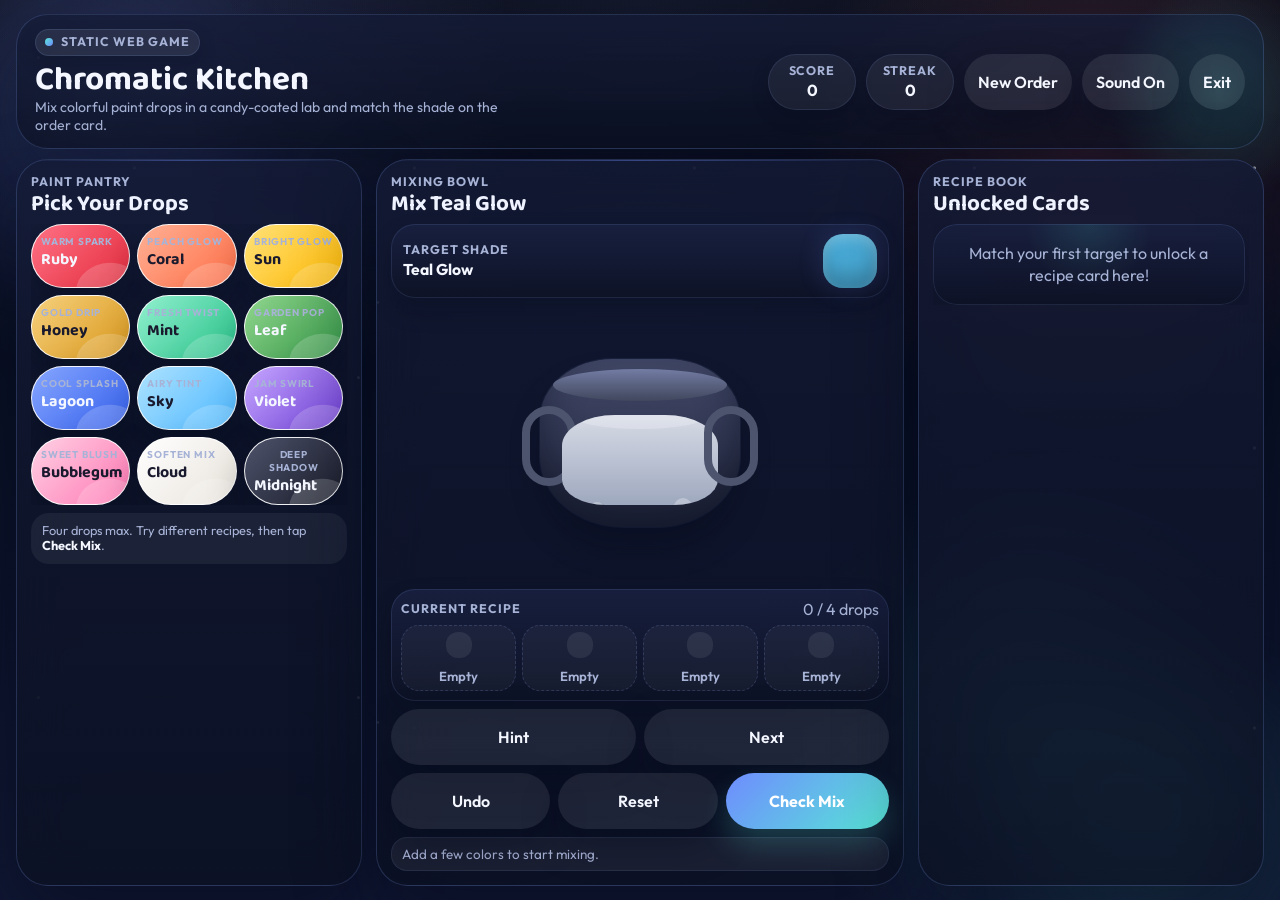
==== chromatic-kitchen/index.html @ 020fbe57 "Initial arcade site" ====
<!DOCTYPE html>
<html lang="en">
  <head>
    <meta charset="UTF-8" />
    <meta name="viewport" content="width=device-width, initial-scale=1.0" />
    <title>Chromatic Kitchen</title>
    <meta
      name="description"
      content="A playful color mixing game where kids blend paint drops to match vibrant target shades."
    />
    <link rel="preconnect" href="https://fonts.googleapis.com" />
    <link rel="preconnect" href="https://fonts.gstatic.com" crossorigin />
    <link
      href="https://fonts.googleapis.com/css2?family=Baloo+2:wght@400;600;700&family=Outfit:wght@400;500;600;700&display=swap"
      rel="stylesheet"
    />
    <link rel="stylesheet" href="./styles.css" />
  </head>
  <body>
    <div class="backdrop backdrop-left"></div>
    <div class="backdrop backdrop-right"></div>
    <main class="app-shell">
      <div id="successBurst" class="success-burst" aria-hidden="true"></div>
      <section class="hero-card">
        <div class="hero-copy">
          <p class="eyebrow">Static Web Game</p>
          <h1>Chromatic Kitchen</h1>
          <p class="hero-text">
            Mix colorful paint drops in a candy-coated lab and match the shade on the order card.
          </p>
        </div>
        <div class="hero-stats" aria-label="Game stats">
          <div class="stat-pill">
            <span class="stat-label">Score</span>
            <strong id="scoreValue">0</strong>
          </div>
          <div class="stat-pill">
            <span class="stat-label">Streak</span>
            <strong id="streakValue">0</strong>
          </div>
          <button id="shuffleChallengeButton" class="secondary-button" type="button">
            New Order
          </button>
          <button id="soundToggleButton" class="secondary-button sound-toggle" type="button">
            Sound On
          </button>
          <a href="../index.html" class="secondary-button back-link">Exit</a>
        </div>
      </section>

      <section class="game-grid">
        <aside class="panel source-panel">
          <div class="panel-heading">
            <p class="panel-tag">Paint Pantry</p>
            <h2>Pick Your Drops</h2>
          </div>
          <div id="paletteButtons" class="palette-grid" aria-label="Color palette"></div>
          <div class="panel-footnote">
            Four drops max. Try different recipes, then tap <span>Check Mix</span>.
          </div>
        </aside>

        <section class="panel cauldron-panel">
          <a href="../index.html" class="floating-back-link">Exit</a>
          <div class="panel-heading">
            <p class="panel-tag">Mixing Bowl</p>
            <h2 id="challengeTitle">Loading challenge...</h2>
          </div>

          <div class="target-card">
            <div>
              <p class="target-label">Target Shade</p>
              <strong id="targetName">Sunset Orange</strong>
            </div>
            <div id="targetSwatch" class="target-swatch" aria-hidden="true"></div>
          </div>

          <div class="cauldron-wrap">
            <div class="cauldron-glow" id="cauldronGlow"></div>
            <div class="cauldron">
              <div class="cauldron-rim"></div>
              <div id="mixtureSurface" class="mixture-surface">
                <div class="bubble bubble-a"></div>
                <div class="bubble bubble-b"></div>
                <div class="bubble bubble-c"></div>
              </div>
            </div>
          </div>

          <div class="tray-block">
            <div class="tray-heading">
              <p class="target-label">Current Recipe</p>
              <span id="dropCounter">0 / 4 drops</span>
            </div>
            <div id="mixSlots" class="mix-slots" aria-live="polite"></div>
          </div>

          <div class="utility-row">
            <button id="hintButton" class="secondary-button" type="button">Hint</button>
            <button id="nextButton" class="secondary-button" type="button">Next</button>
          </div>

          <div class="action-row">
            <button id="undoButton" class="ghost-button" type="button">Undo</button>
            <button id="resetButton" class="ghost-button" type="button">Reset</button>
            <button id="checkButton" class="primary-button" type="button">Check Mix</button>
          </div>

          <p id="statusMessage" class="status-message" aria-live="polite">
            Add a few colors to start mixing.
          </p>
        </section>

        <aside class="panel recipe-panel">
          <div class="panel-heading">
            <p class="panel-tag">Recipe Book</p>
            <h2>Unlocked Cards</h2>
          </div>
          <div id="recipeBook" class="recipe-book"></div>
        </aside>
      </section>
    </main>

    <template id="paletteButtonTemplate">
      <button class="palette-button" type="button">
        <span class="palette-topline"></span>
        <span class="palette-bottomline"></span>
      </button>
    </template>

    <template id="mixSlotTemplate">
      <div class="mix-slot">
        <span class="mix-slot-swatch"></span>
        <span class="mix-slot-name"></span>
      </div>
    </template>

    <template id="recipeCardTemplate">
      <article class="recipe-card">
        <div class="recipe-card-top">
          <div class="recipe-swatch"></div>
          <div>
            <p class="recipe-card-tag">Unlocked</p>
            <h3 class="recipe-card-title"></h3>
          </div>
        </div>
        <p class="recipe-card-formula"></p>
      </article>
    </template>

    <script src="./app.js"></script>
  </body>
</html>
---- chromatic-kitchen/styles.css ----
:root {
  --bg-cream: #0b1021;
  --panel-shell: rgba(18, 24, 48, 0.72);
  --panel-border: rgba(136, 169, 255, 0.2);
  --ink-900: #f4f7ff;
  --ink-600: #a7b3d6;
  --shadow-soft: 0 30px 80px rgba(4, 8, 22, 0.48);
  --shadow-card: 0 16px 36px rgba(4, 8, 22, 0.34);
  --accent-coral: #ff7b8f;
  --accent-gold: #ffd166;
  --accent-aqua: #57e6d6;
  --accent-blue: #6f8cff;
  --accent-navy: #eef3ff;
  --radius-xl: 32px;
  --radius-lg: 24px;
  --radius-md: 18px;
}

* {
  box-sizing: border-box;
}

body {
  margin: 0;
  min-height: 100vh;
  height: 100vh;
  font-family: "Outfit", sans-serif;
  color: var(--ink-900);
  background:
    radial-gradient(circle at 15% 10%, rgba(111, 140, 255, 0.22), transparent 24%),
    radial-gradient(circle at 85% 16%, rgba(255, 123, 143, 0.18), transparent 22%),
    radial-gradient(circle at 80% 80%, rgba(87, 230, 214, 0.14), transparent 20%),
    linear-gradient(180deg, #050814 0%, #0a1126 50%, #101733 100%);
  overflow: hidden;
}

body::before {
  content: "";
  position: fixed;
  inset: 0;
  background-image:
    radial-gradient(circle at 12% 18%, rgba(255, 255, 255, 0.9) 0 1px, transparent 1.8px),
    radial-gradient(circle at 72% 22%, rgba(255, 255, 255, 0.8) 0 1px, transparent 1.8px),
    radial-gradient(circle at 48% 60%, rgba(255, 255, 255, 0.75) 0 1.2px, transparent 2px),
    radial-gradient(circle at 90% 72%, rgba(255, 255, 255, 0.75) 0 1px, transparent 1.8px),
    radial-gradient(circle at 24% 82%, rgba(255, 255, 255, 0.7) 0 1px, transparent 1.8px);
  background-size: 320px 320px, 360px 360px, 280px 280px, 420px 420px, 380px 380px;
  opacity: 0.85;
  pointer-events: none;
}

body::after {
  content: "";
  position: fixed;
  inset: 0;
  background:
    radial-gradient(circle at 50% 0%, rgba(111, 140, 255, 0.08), transparent 38%),
    linear-gradient(180deg, rgba(255, 255, 255, 0.03), transparent 24%);
  pointer-events: none;
}

button,
a {
  font: inherit;
}

.backdrop {
  position: fixed;
  width: 30rem;
  height: 30rem;
  border-radius: 50%;
  filter: blur(18px);
  opacity: 0.55;
  pointer-events: none;
}

.backdrop-left {
  top: -8rem;
  left: -10rem;
  background: radial-gradient(circle, rgba(111, 140, 255, 0.34), transparent 62%);
}

.backdrop-right {
  right: -8rem;
  bottom: -10rem;
  background: radial-gradient(circle, rgba(87, 230, 214, 0.28), transparent 60%);
}

.app-shell {
  position: relative;
  z-index: 1;
  max-width: 1320px;
  margin: 0 auto;
  height: 100vh;
  padding: 14px 16px;
  display: grid;
  grid-template-rows: auto minmax(0, 1fr);
  gap: 10px;
}

.success-burst {
  position: absolute;
  inset: 72px 0 0;
  z-index: 4;
  pointer-events: none;
  overflow: hidden;
}

.sparkle {
  position: absolute;
  width: 16px;
  height: 16px;
  opacity: 0;
  transform: translate3d(0, 0, 0) scale(0.4) rotate(0deg);
}

.sparkle::before,
.sparkle::after {
  content: "";
  position: absolute;
  inset: 0;
  border-radius: 999px;
  background: linear-gradient(135deg, #ffffff 0%, #9ee7ff 38%, #ffe680 100%);
  box-shadow: 0 0 18px rgba(255, 255, 255, 0.45);
}

.sparkle::before {
  transform: scaleX(0.24);
}

.sparkle::after {
  transform: scaleY(0.24);
}

.success-burst.is-active .sparkle {
  animation: sparkle-burst 860ms cubic-bezier(0.19, 0.82, 0.28, 1) forwards;
  animation-delay: var(--sparkle-delay, 0ms);
}

.hero-card,
.panel {
  backdrop-filter: blur(24px);
  background: linear-gradient(180deg, rgba(20, 27, 54, 0.8), rgba(11, 16, 33, 0.72));
  border: 1px solid var(--panel-border);
  box-shadow: var(--shadow-soft);
}

.hero-card {
  position: relative;
  display: flex;
  align-items: center;
  justify-content: space-between;
  gap: 20px;
  border-radius: var(--radius-xl);
  padding: 14px 18px;
  overflow: visible;
}

.hero-card::after {
  content: "";
  position: absolute;
  inset: auto -6% -48% auto;
  width: 240px;
  height: 240px;
  border-radius: 50%;
  background: radial-gradient(circle, rgba(87, 230, 214, 0.18), transparent 65%);
}

.eyebrow,
.panel-tag,
.recipe-card-tag,
.target-label,
.stat-label,
.palette-topline {
  margin: 0;
  letter-spacing: 0.08em;
  text-transform: uppercase;
  font-size: 0.78rem;
  font-weight: 700;
  color: var(--ink-600);
}

.eyebrow {
  display: inline-flex;
  align-items: center;
  gap: 8px;
  padding: 6px 10px;
  border-radius: 999px;
  line-height: 1.2;
  background: rgba(255, 255, 255, 0.08);
  box-shadow:
    inset 0 0 0 1px rgba(150, 181, 255, 0.14),
    0 8px 18px rgba(4, 8, 22, 0.2);
}

.eyebrow::before {
  content: "";
  width: 8px;
  height: 8px;
  border-radius: 50%;
  background: linear-gradient(135deg, var(--accent-aqua), var(--accent-blue));
  flex: none;
}

.hero-copy h1,
.panel-heading h2,
.recipe-card-title,
.palette-bottomline {
  font-family: "Baloo 2", cursive;
}

.hero-copy h1 {
  margin: 8px 0 4px;
  font-size: clamp(1.85rem, 2.6vw, 2.7rem);
  line-height: 0.94;
}

.hero-text {
  margin: 0;
  max-width: 52ch;
  font-size: 0.88rem;
  line-height: 1.25;
  color: var(--ink-600);
}

.hero-stats {
  display: flex;
  align-items: stretch;
  gap: 10px;
  flex-wrap: wrap;
  justify-content: flex-end;
  position: relative;
  z-index: 1;
}

.stat-pill,
.secondary-button,
.ghost-button,
.primary-button,
.palette-button {
  border-radius: 999px;
}

.stat-pill {
  min-width: 88px;
  min-height: 56px;
  padding: 8px 11px;
  background: rgba(255, 255, 255, 0.06);
  display: flex;
  flex-direction: column;
  justify-content: center;
  align-items: center;
  text-align: center;
  box-shadow:
    inset 0 0 0 1px rgba(150, 181, 255, 0.12),
    0 8px 18px rgba(4, 8, 22, 0.18);
}

.stat-label {
  line-height: 1;
}

.stat-pill strong {
  display: block;
  margin-top: 4px;
  line-height: 1;
  font-size: 1rem;
}

.secondary-button,
.ghost-button,
.primary-button {
  border: none;
  cursor: pointer;
  transition: transform 180ms ease, box-shadow 180ms ease, background 180ms ease;
  position: relative;
  text-decoration: none;
  display: inline-flex;
  align-items: center;
  justify-content: center;
}

.secondary-button,
.ghost-button {
  background: rgba(255, 255, 255, 0.08);
  color: var(--ink-900);
  box-shadow: var(--shadow-card);
}

.secondary-button {
  min-height: 56px;
  padding: 10px 14px;
  font-weight: 600;
}

.secondary-button:hover,
.ghost-button:hover,
.primary-button:hover,
.palette-button:hover {
  transform: translateY(-2px);
}

.secondary-button:hover,
.ghost-button:hover {
  background: rgba(255, 255, 255, 0.14);
}

.primary-button {
  min-height: 56px;
  padding: 12px 18px;
  font-weight: 700;
  color: white;
  background: linear-gradient(135deg, #6f8cff 0%, #57e6d6 100%);
  box-shadow: 0 16px 30px rgba(87, 230, 214, 0.2);
}

.ghost-button {
  min-height: 56px;
  padding: 12px 16px;
  font-weight: 600;
}

.sound-toggle.is-muted {
  background: rgba(31, 34, 49, 0.08);
  color: #8d98bc;
  box-shadow: inset 0 0 0 1px rgba(141, 152, 188, 0.14);
}

.back-link {
  white-space: nowrap;
}

.game-grid {
  display: grid;
  grid-template-columns: minmax(220px, 0.92fr) minmax(0, 1.4fr) minmax(220px, 0.92fr);
  gap: 14px;
  min-height: 0;
}

.panel {
  display: flex;
  flex-direction: column;
  min-height: 0;
  border-radius: var(--radius-xl);
  padding: 14px;
  overflow: hidden;
  position: relative;
}

.floating-back-link {
  position: absolute;
  top: 14px;
  right: 14px;
  z-index: 3;
  display: none;
  align-items: center;
  justify-content: center;
  min-height: 36px;
  padding: 0 12px;
  border-radius: 999px;
  text-decoration: none;
  font-weight: 700;
  color: var(--ink-900);
  background: rgba(255, 255, 255, 0.1);
  box-shadow: var(--shadow-card);
}

.panel::before {
  content: "";
  position: absolute;
  inset: 0 0 auto 0;
  height: 1px;
  background: linear-gradient(90deg, transparent, rgba(111, 140, 255, 0.4), transparent);
}

.panel-heading {
  margin-bottom: 8px;
}

.panel-heading h2 {
  margin: 4px 0 0;
  font-size: 1.4rem;
  line-height: 1;
  color: var(--accent-navy);
}

.palette-grid {
  display: grid;
  grid-template-columns: repeat(3, minmax(0, 1fr));
  gap: 7px;
  overflow: auto;
  padding-right: 4px;
  align-content: start;
}

.palette-button {
  position: relative;
  display: flex;
  flex-direction: column;
  gap: 4px;
  align-items: flex-start;
  padding: 10px 9px;
  min-height: 64px;
  border: 1px solid rgba(255, 255, 255, 0.92);
  color: var(--ink-900);
  box-shadow: var(--shadow-card);
  overflow: hidden;
  cursor: pointer;
}

.palette-button::after {
  content: "";
  position: absolute;
  inset: auto -10% -42% 45%;
  height: 80%;
  border-radius: 50%;
  background: rgba(255, 255, 255, 0.18);
  transform: rotate(-12deg);
}

.palette-bottomline {
  font-size: 1rem;
  font-weight: 700;
  line-height: 1;
}

.palette-topline {
  font-size: 0.62rem;
}

.panel-footnote {
  margin-top: 8px;
  padding: 10px 11px;
  border-radius: var(--radius-md);
  background: rgba(255, 255, 255, 0.06);
  color: var(--ink-600);
  line-height: 1.2;
  font-size: 0.8rem;
}

.panel-footnote span {
  color: var(--ink-900);
  font-weight: 700;
}

.target-card,
.tray-block,
.recipe-card {
  border-radius: var(--radius-lg);
  background: linear-gradient(180deg, rgba(25, 33, 65, 0.88), rgba(13, 18, 36, 0.8));
  box-shadow:
    inset 0 0 0 1px rgba(150, 181, 255, 0.12),
    0 12px 24px rgba(4, 8, 22, 0.2);
}

.target-card {
  display: flex;
  align-items: center;
  justify-content: space-between;
  gap: 14px;
  padding: 10px 12px;
}

.target-card strong {
  display: block;
  font-size: 0.98rem;
  margin-top: 2px;
}

.target-swatch {
  width: 54px;
  height: 54px;
  border-radius: 20px;
  box-shadow:
    inset 0 6px 12px rgba(255, 255, 255, 0.22),
    inset 0 -14px 18px rgba(0, 0, 0, 0.22),
    0 0 26px rgba(111, 140, 255, 0.18);
}

.cauldron-wrap {
  position: relative;
  display: grid;
  place-items: center;
  margin: 8px 0;
  min-height: 140px;
  flex: 1;
}

.cauldron-glow {
  position: absolute;
  width: 128px;
  height: 128px;
  border-radius: 50%;
  filter: blur(28px);
  opacity: 0.34;
  transition: background 220ms ease, opacity 220ms ease;
}

.cauldron {
  position: relative;
  width: min(100%, 200px);
  aspect-ratio: 1 / 0.84;
  border-radius: 36% 36% 42% 42%;
  background: linear-gradient(180deg, #404766 0%, #23283f 100%);
  box-shadow:
    inset 0 -24px 40px rgba(4, 8, 22, 0.48),
    0 22px 30px rgba(4, 8, 22, 0.3),
    0 0 0 1px rgba(150, 181, 255, 0.08);
}

.cauldron::before,
.cauldron::after {
  content: "";
  position: absolute;
  top: 28%;
  width: 38px;
  height: 64px;
  border: 8px solid #4d556e;
  border-radius: 100px;
}

.cauldron::before {
  left: -18px;
}

.cauldron::after {
  right: -18px;
}

.cauldron-rim {
  position: absolute;
  top: 10px;
  left: 13px;
  right: 13px;
  height: 32px;
  border-radius: 50%;
  background: linear-gradient(180deg, #737ca3 0%, #40475d 100%);
}

.mixture-surface {
  position: absolute;
  left: 22px;
  right: 22px;
  bottom: 22px;
  height: 54%;
  border-radius: 34% 34% 28% 28%;
  overflow: hidden;
  background: linear-gradient(180deg, #d7dbe6 0%, #9ea8be 100%);
  transition: background 220ms ease;
}

.mixture-surface::before {
  content: "";
  position: absolute;
  top: -12px;
  left: 8%;
  right: 8%;
  height: 26px;
  border-radius: 50%;
  background: rgba(255, 255, 255, 0.22);
}

.bubble {
  position: absolute;
  bottom: -12%;
  border-radius: 50%;
  background: rgba(255, 255, 255, 0.28);
  animation: bubble-rise 3.2s ease-in infinite;
}

.bubble-a {
  left: 18%;
  width: 14px;
  height: 14px;
}

.bubble-b {
  left: 48%;
  width: 10px;
  height: 10px;
  animation-delay: 0.8s;
}

.bubble-c {
  left: 72%;
  width: 18px;
  height: 18px;
  animation-delay: 1.4s;
}

.tray-block {
  padding: 10px;
}

.tray-heading {
  display: flex;
  justify-content: space-between;
  align-items: center;
  gap: 12px;
  color: var(--ink-600);
}

.mix-slots {
  display: grid;
  grid-template-columns: repeat(4, minmax(0, 1fr));
  gap: 6px;
  margin-top: 6px;
}

.mix-slot {
  min-height: 62px;
  padding: 6px 4px;
  border-radius: 18px;
  background: rgba(255, 255, 255, 0.04);
  border: 1px dashed rgba(150, 181, 255, 0.18);
  display: flex;
  flex-direction: column;
  justify-content: center;
  align-items: center;
  gap: 10px;
  text-align: center;
}

.mix-slot.is-filled {
  border-style: solid;
  box-shadow: var(--shadow-card);
}

.mix-slot-swatch {
  width: 26px;
  height: 26px;
  border-radius: 12px;
  background: rgba(255, 255, 255, 0.08);
}

.mix-slot-name {
  font-weight: 600;
  color: var(--ink-600);
  font-size: 0.82rem;
}

.utility-row,
.action-row {
  display: flex;
  gap: 8px;
  margin-top: 8px;
}

.utility-row > *,
.action-row > * {
  flex: 1;
}

.status-message {
  min-height: 32px;
  margin: 8px 0 0;
  padding: 9px 11px;
  border-radius: 16px;
  background: rgba(255, 255, 255, 0.06);
  font-size: 0.84rem;
  line-height: 1.2;
  color: var(--ink-600);
  box-shadow: inset 0 0 0 1px rgba(150, 181, 255, 0.1);
}

.status-message.is-success {
  color: #6ff3a6;
}

.status-message.is-warning {
  color: #ffd166;
}

.status-message.is-error {
  color: #ff9aa8;
}

.recipe-book {
  display: grid;
  gap: 8px;
  overflow: auto;
  padding-right: 4px;
}

.recipe-book.is-empty {
  grid-template-rows: 1fr;
}

.recipe-card {
  padding: 9px 10px;
  transform: translateY(8px);
  opacity: 0;
  animation: recipe-reveal 420ms ease forwards;
}

.recipe-card-top {
  display: flex;
  align-items: center;
  gap: 12px;
}

.recipe-swatch {
  width: 40px;
  height: 40px;
  border-radius: 16px;
  flex: none;
}

.recipe-card-title {
  margin: 2px 0 0;
  font-size: 0.98rem;
  line-height: 0.95;
}

.recipe-card-formula {
  margin: 6px 0 0;
  color: var(--ink-600);
  font-size: 0.78rem;
}

.recipe-placeholder {
  display: grid;
  place-items: center;
  min-height: 100%;
  margin: 0;
  padding: 18px;
  border-radius: 24px;
  text-align: center;
  color: var(--ink-600);
  line-height: 1.4;
  background:
    radial-gradient(circle at top, rgba(87, 230, 214, 0.12), transparent 36%),
    linear-gradient(180deg, rgba(25, 33, 65, 0.84), rgba(13, 18, 36, 0.82));
  box-shadow:
    inset 0 0 0 1px rgba(150, 181, 255, 0.12),
    0 10px 24px rgba(4, 8, 22, 0.22);
}

.palette-grid,
.recipe-book {
  scrollbar-width: thin;
  scrollbar-color: rgba(150, 181, 255, 0.22) transparent;
}

.palette-grid::-webkit-scrollbar,
.recipe-book::-webkit-scrollbar {
  width: 8px;
}

.palette-grid::-webkit-scrollbar-thumb,
.recipe-book::-webkit-scrollbar-thumb {
  background: rgba(150, 181, 255, 0.22);
  border-radius: 999px;
}

.is-celebrating {
  animation: celebrate 360ms ease;
}

@keyframes bubble-rise {
  0% {
    transform: translateY(0) scale(0.86);
    opacity: 0;
  }

  22% {
    opacity: 1;
  }

  100% {
    transform: translateY(-220px) scale(1.05);
    opacity: 0;
  }
}

@keyframes recipe-reveal {
  to {
    transform: translateY(0);
    opacity: 1;
  }
}

@keyframes celebrate {
  0% {
    transform: scale(1);
  }

  40% {
    transform: scale(1.05);
  }

  100% {
    transform: scale(1);
  }
}

@keyframes sparkle-burst {
  0% {
    opacity: 0;
    transform: translate3d(0, 10px, 0) scale(0.2) rotate(0deg);
  }

  20% {
    opacity: 1;
    transform: translate3d(0, -6px, 0) scale(1) rotate(18deg);
  }

  100% {
    opacity: 0;
    transform: translate3d(var(--sparkle-drift-x), var(--sparkle-drift-y), 0) scale(0.65) rotate(var(--sparkle-rotate));
  }
}

@media (max-width: 1120px) {
  body {
    height: auto;
    overflow-y: auto;
  }

  .app-shell {
    height: auto;
    padding: 22px 18px 28px;
    display: block;
  }

  .success-burst {
    inset: 120px 0 0;
  }

  .hero-card {
    flex-direction: column;
    align-items: flex-start;
    overflow: hidden;
  }

  .hero-stats {
    justify-content: flex-start;
  }

  .floating-back-link {
    display: inline-flex;
  }

  .back-link {
    display: none;
  }

  .game-grid {
    grid-template-columns: 1fr;
    height: auto;
  }

  .palette-grid {
    grid-template-columns: repeat(4, minmax(0, 1fr));
    overflow: visible;
  }

  .recipe-book {
    overflow: visible;
  }
}

@media (max-height: 820px) and (min-width: 1121px) {
  .app-shell {
    padding: 10px 12px;
    gap: 8px;
  }

  .hero-card {
    padding: 10px 14px;
  }

  .hero-copy h1 {
    margin: 6px 0 2px;
    font-size: 2rem;
  }

  .hero-text {
    display: none;
  }

  .hero-stats {
    gap: 8px;
  }

  .stat-pill {
    min-width: 78px;
    min-height: 50px;
    padding: 7px 10px;
  }

  .secondary-button {
    min-height: 50px;
    padding: 9px 12px;
  }

  .primary-button,
  .ghost-button {
    min-height: 50px;
    padding-top: 10px;
    padding-bottom: 10px;
  }

  .game-grid {
    gap: 10px;
  }

  .panel {
    padding: 12px;
  }

  .floating-back-link {
    display: inline-flex;
  }

  .back-link {
    display: none;
  }

  .panel-heading {
    margin-bottom: 6px;
  }

  .panel-heading h2 {
    font-size: 1.25rem;
  }

  .palette-grid {
    gap: 6px;
  }

  .palette-button {
    min-height: 56px;
    padding: 8px;
  }

  .palette-bottomline {
    font-size: 0.94rem;
  }

  .palette-topline {
    font-size: 0.58rem;
  }

  .panel-footnote {
    display: none;
  }

  .target-card {
    padding: 8px 10px;
  }

  .target-swatch {
    width: 48px;
    height: 48px;
  }

  .cauldron-wrap {
    min-height: 110px;
    margin: 6px 0;
  }

  .cauldron {
    width: min(100%, 168px);
  }

  .cauldron::before,
  .cauldron::after {
    width: 32px;
    height: 52px;
    border-width: 7px;
  }

  .mixture-surface {
    left: 18px;
    right: 18px;
    bottom: 18px;
  }

  .tray-block {
    padding: 8px;
  }

  .mix-slots {
    gap: 5px;
    margin-top: 5px;
  }

  .mix-slot {
    min-height: 52px;
    gap: 6px;
  }

  .mix-slot-swatch {
    width: 22px;
    height: 22px;
  }

  .mix-slot-name {
    font-size: 0.76rem;
  }

  .utility-row,
  .action-row {
    gap: 6px;
    margin-top: 6px;
  }

  .status-message {
    min-height: 28px;
    margin-top: 6px;
    padding: 8px 10px;
    font-size: 0.78rem;
  }

  .recipe-book {
    gap: 6px;
  }

  .recipe-placeholder {
    padding: 14px;
    font-size: 0.82rem;
  }
}

@media (max-width: 720px) {
  .app-shell {
    padding: 18px 14px 28px;
  }

  .success-burst {
    inset: 140px 0 0;
  }

  .hero-card,
  .panel {
    border-radius: 28px;
    padding: 20px;
  }

  .hero-copy h1 {
    font-size: 2.5rem;
  }

  .hero-text {
    font-size: 0.82rem;
  }

  .panel-heading h2 {
    font-size: 1.5rem;
  }

  .palette-grid {
    grid-template-columns: repeat(2, minmax(0, 1fr));
  }

  .target-card {
    align-items: flex-start;
  }

  .mix-slots {
    grid-template-columns: repeat(2, minmax(0, 1fr));
  }

  .action-row,
  .utility-row {
    flex-direction: column;
  }

  .cauldron::before,
  .cauldron::after {
    display: none;
  }
}
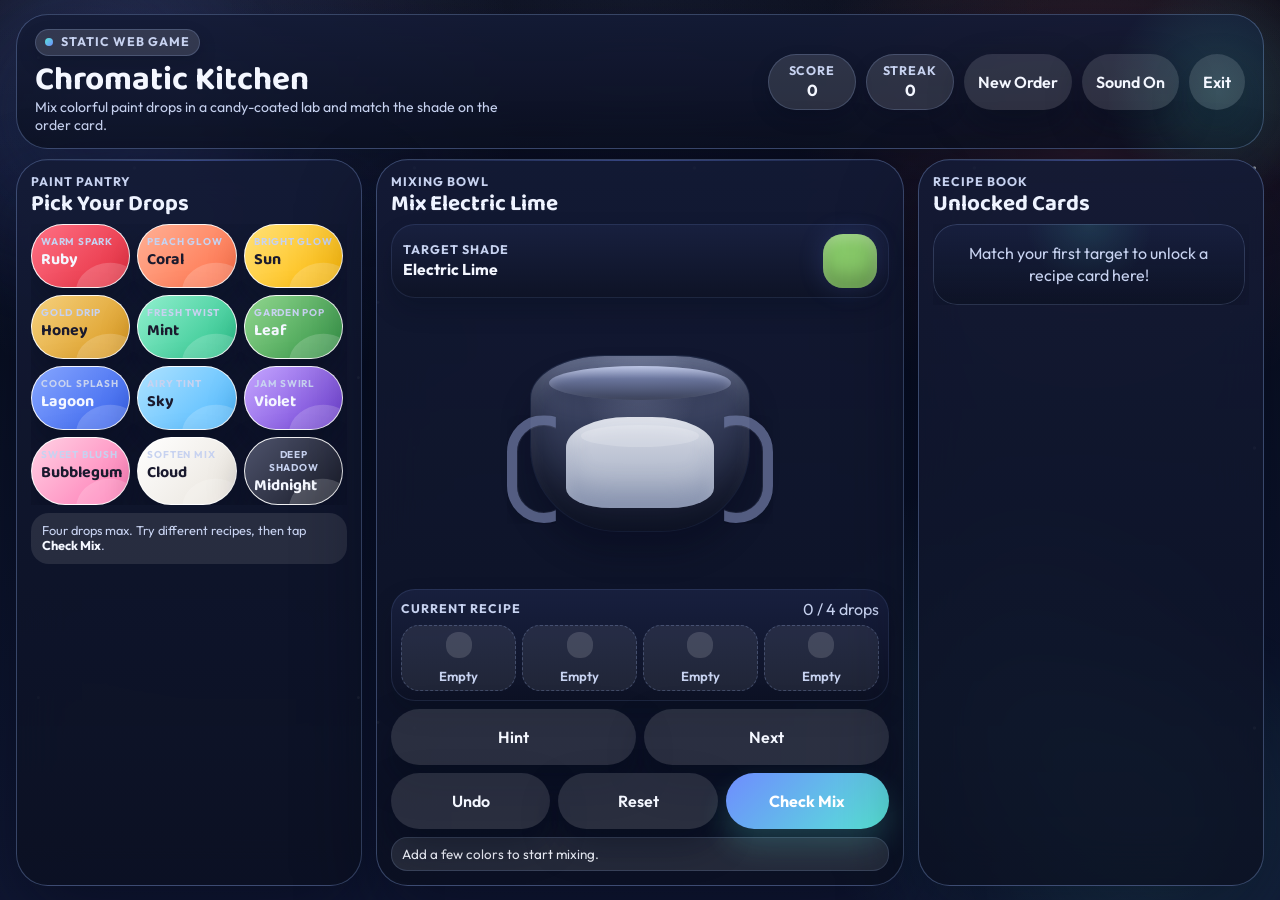
==== commit b36ece88: "Enrich bowl bubbles and sound" ====
--- a/chromatic-kitchen/index.html
+++ b/chromatic-kitchen/index.html
@@ -83,6 +83,12 @@
                 <div class="bubble bubble-a"></div>
                 <div class="bubble bubble-b"></div>
                 <div class="bubble bubble-c"></div>
+                <div class="bubble bubble-d"></div>
+                <div class="bubble bubble-e"></div>
+                <div class="bubble bubble-f"></div>
+                <div class="bubble bubble-g"></div>
+                <div class="bubble bubble-h"></div>
+                <div class="bubble bubble-i"></div>
               </div>
             </div>
           </div>
--- a/chromatic-kitchen/styles.css
+++ b/chromatic-kitchen/styles.css
@@ -1,9 +1,9 @@
 :root {
   --bg-cream: #0b1021;
   --panel-shell: rgba(18, 24, 48, 0.72);
-  --panel-border: rgba(136, 169, 255, 0.2);
+  --panel-border: rgba(156, 188, 255, 0.3);
   --ink-900: #f4f7ff;
-  --ink-600: #a7b3d6;
+  --ink-600: #c7d2f0;
   --shadow-soft: 0 30px 80px rgba(4, 8, 22, 0.48);
   --shadow-card: 0 16px 36px rgba(4, 8, 22, 0.34);
   --accent-coral: #ff7b8f;
@@ -140,7 +140,7 @@
 .hero-card,
 .panel {
   backdrop-filter: blur(24px);
-  background: linear-gradient(180deg, rgba(20, 27, 54, 0.8), rgba(11, 16, 33, 0.72));
+  background: linear-gradient(180deg, rgba(20, 27, 54, 0.9), rgba(11, 16, 33, 0.84));
   border: 1px solid var(--panel-border);
   box-shadow: var(--shadow-soft);
 }
@@ -187,9 +187,9 @@
   padding: 6px 10px;
   border-radius: 999px;
   line-height: 1.2;
-  background: rgba(255, 255, 255, 0.08);
+  background: rgba(255, 255, 255, 0.13);
   box-shadow:
-    inset 0 0 0 1px rgba(150, 181, 255, 0.14),
+    inset 0 0 0 1px rgba(170, 198, 255, 0.2),
     0 8px 18px rgba(4, 8, 22, 0.2);
 }
 
@@ -245,14 +245,14 @@
   min-width: 88px;
   min-height: 56px;
   padding: 8px 11px;
-  background: rgba(255, 255, 255, 0.06);
+  background: rgba(255, 255, 255, 0.12);
   display: flex;
   flex-direction: column;
   justify-content: center;
   align-items: center;
   text-align: center;
   box-shadow:
-    inset 0 0 0 1px rgba(150, 181, 255, 0.12),
+    inset 0 0 0 1px rgba(170, 198, 255, 0.2),
     0 8px 18px rgba(4, 8, 22, 0.18);
 }
 
@@ -282,7 +282,7 @@
 
 .secondary-button,
 .ghost-button {
-  background: rgba(255, 255, 255, 0.08);
+  background: rgba(255, 255, 255, 0.12);
   color: var(--ink-900);
   box-shadow: var(--shadow-card);
 }
@@ -302,7 +302,7 @@
 
 .secondary-button:hover,
 .ghost-button:hover {
-  background: rgba(255, 255, 255, 0.14);
+  background: rgba(255, 255, 255, 0.18);
 }
 
 .primary-button {
@@ -432,7 +432,7 @@
   margin-top: 8px;
   padding: 10px 11px;
   border-radius: var(--radius-md);
-  background: rgba(255, 255, 255, 0.06);
+  background: rgba(255, 255, 255, 0.1);
   color: var(--ink-600);
   line-height: 1.2;
   font-size: 0.8rem;
@@ -484,6 +484,7 @@
   margin: 8px 0;
   min-height: 140px;
   flex: 1;
+  overflow: visible;
 }
 
 .cauldron-glow {
@@ -498,80 +499,108 @@
 
 .cauldron {
   position: relative;
-  width: min(100%, 200px);
-  aspect-ratio: 1 / 0.84;
-  border-radius: 36% 36% 42% 42%;
-  background: linear-gradient(180deg, #404766 0%, #23283f 100%);
+  isolation: isolate;
+  width: min(100%, 218px);
+  aspect-ratio: 1 / 0.8;
+  border-radius: 34% 34% 40% 40% / 24% 24% 48% 48%;
+  background:
+    radial-gradient(circle at 50% 18%, rgba(184, 194, 230, 0.24), transparent 32%),
+    linear-gradient(180deg, #586283 0%, #353d5a 38%, #1a2035 100%);
   box-shadow:
-    inset 0 -24px 40px rgba(4, 8, 22, 0.48),
+    inset 0 12px 18px rgba(255, 255, 255, 0.08),
+    inset 0 -26px 36px rgba(4, 8, 22, 0.56),
     0 22px 30px rgba(4, 8, 22, 0.3),
-    0 0 0 1px rgba(150, 181, 255, 0.08);
+    0 0 0 1px rgba(150, 181, 255, 0.1);
 }
 
 .cauldron::before,
 .cauldron::after {
   content: "";
   position: absolute;
-  top: 28%;
-  width: 38px;
-  height: 64px;
-  border: 8px solid #4d556e;
+  top: 34%;
+  width: 54px;
+  height: 88px;
+  z-index: -1;
+  border: 10px solid rgba(112, 123, 164, 0.72);
   border-radius: 100px;
+  box-shadow:
+    inset 0 0 0 1px rgba(220, 229, 255, 0.08),
+    0 6px 16px rgba(4, 8, 22, 0.22);
 }
 
 .cauldron::before {
-  left: -18px;
+  left: -24px;
+  clip-path: inset(0 34% 0 0);
 }
 
 .cauldron::after {
-  right: -18px;
+  right: -24px;
+  clip-path: inset(0 0 0 34%);
 }
 
 .cauldron-rim {
   position: absolute;
   top: 10px;
-  left: 13px;
-  right: 13px;
-  height: 32px;
+  left: 18px;
+  right: 18px;
+  height: 34px;
   border-radius: 50%;
-  background: linear-gradient(180deg, #737ca3 0%, #40475d 100%);
+  background:
+    linear-gradient(180deg, rgba(191, 202, 239, 0.85) 0%, rgba(108, 119, 159, 0.92) 38%, rgba(57, 64, 88, 0.98) 100%);
+  box-shadow:
+    inset 0 4px 8px rgba(255, 255, 255, 0.18),
+    0 8px 16px rgba(4, 8, 22, 0.18);
 }
 
 .mixture-surface {
   position: absolute;
-  left: 22px;
-  right: 22px;
-  bottom: 22px;
-  height: 54%;
-  border-radius: 34% 34% 28% 28%;
+  left: 16%;
+  right: 16%;
+  bottom: 13%;
+  height: 52%;
+  border-radius: 42% 42% 30% 30% / 34% 34% 22% 22%;
   overflow: hidden;
   background: linear-gradient(180deg, #d7dbe6 0%, #9ea8be 100%);
+  box-shadow:
+    inset 0 10px 16px rgba(255, 255, 255, 0.22),
+    inset 0 -20px 24px rgba(63, 78, 125, 0.24);
   transition: background 220ms ease;
 }
 
 .mixture-surface::before {
   content: "";
   position: absolute;
-  top: -12px;
-  left: 8%;
-  right: 8%;
-  height: 26px;
+  top: 8px;
+  left: 10%;
+  right: 10%;
+  height: 22px;
   border-radius: 50%;
-  background: rgba(255, 255, 255, 0.22);
+  background: rgba(255, 255, 255, 0.18);
 }
 
 .bubble {
   position: absolute;
   bottom: -12%;
   border-radius: 50%;
-  background: rgba(255, 255, 255, 0.28);
-  animation: bubble-rise 3.2s ease-in infinite;
+  opacity: 0;
+  background: radial-gradient(circle at 30% 30%, rgba(255, 255, 255, 0.72), rgba(255, 255, 255, 0.18) 55%, rgba(255, 255, 255, 0.06) 100%);
+  box-shadow:
+    inset 0 0 0 1px rgba(255, 255, 255, 0.18),
+    0 0 12px rgba(255, 255, 255, 0.1);
+  animation: bubble-rise var(--bubble-duration, 3.2s) ease-in infinite;
+  animation-play-state: paused;
+  will-change: transform, opacity;
+}
+
+.mixture-surface.is-active .bubble {
+  animation-play-state: running;
 }
 
 .bubble-a {
   left: 18%;
   width: 14px;
   height: 14px;
+  --bubble-duration: 3.6s;
 }
 
 .bubble-b {
@@ -579,6 +608,7 @@
   width: 10px;
   height: 10px;
   animation-delay: 0.8s;
+  --bubble-duration: 2.8s;
 }
 
 .bubble-c {
@@ -586,6 +616,55 @@
   width: 18px;
   height: 18px;
   animation-delay: 1.4s;
+  --bubble-duration: 3.9s;
+}
+
+.bubble-d {
+  left: 28%;
+  width: 8px;
+  height: 8px;
+  animation-delay: 0.2s;
+  --bubble-duration: 2.5s;
+}
+
+.bubble-e {
+  left: 58%;
+  width: 12px;
+  height: 12px;
+  animation-delay: 1.1s;
+  --bubble-duration: 3.1s;
+}
+
+.bubble-f {
+  left: 82%;
+  width: 7px;
+  height: 7px;
+  animation-delay: 0.55s;
+  --bubble-duration: 2.3s;
+}
+
+.bubble-g {
+  left: 10%;
+  width: 11px;
+  height: 11px;
+  animation-delay: 1.7s;
+  --bubble-duration: 3.4s;
+}
+
+.bubble-h {
+  left: 40%;
+  width: 6px;
+  height: 6px;
+  animation-delay: 1.95s;
+  --bubble-duration: 2.1s;
+}
+
+.bubble-i {
+  left: 66%;
+  width: 9px;
+  height: 9px;
+  animation-delay: 2.2s;
+  --bubble-duration: 2.9s;
 }
 
 .tray-block {
@@ -611,8 +690,8 @@
   min-height: 62px;
   padding: 6px 4px;
   border-radius: 18px;
-  background: rgba(255, 255, 255, 0.04);
-  border: 1px dashed rgba(150, 181, 255, 0.18);
+  background: rgba(255, 255, 255, 0.08);
+  border: 1px dashed rgba(170, 198, 255, 0.24);
   display: flex;
   flex-direction: column;
   justify-content: center;
@@ -630,7 +709,7 @@
   width: 26px;
   height: 26px;
   border-radius: 12px;
-  background: rgba(255, 255, 255, 0.08);
+  background: rgba(255, 255, 255, 0.14);
 }
 
 .mix-slot-name {
@@ -656,11 +735,11 @@
   margin: 8px 0 0;
   padding: 9px 11px;
   border-radius: 16px;
-  background: rgba(255, 255, 255, 0.06);
+  background: rgba(255, 255, 255, 0.1);
   font-size: 0.84rem;
   line-height: 1.2;
-  color: var(--ink-600);
-  box-shadow: inset 0 0 0 1px rgba(150, 181, 255, 0.1);
+  color: var(--ink-900);
+  box-shadow: inset 0 0 0 1px rgba(170, 198, 255, 0.16);
 }
 
 .status-message.is-success {
@@ -732,7 +811,7 @@
     radial-gradient(circle at top, rgba(87, 230, 214, 0.12), transparent 36%),
     linear-gradient(180deg, rgba(25, 33, 65, 0.84), rgba(13, 18, 36, 0.82));
   box-shadow:
-    inset 0 0 0 1px rgba(150, 181, 255, 0.12),
+    inset 0 0 0 1px rgba(170, 198, 255, 0.18),
     0 10px 24px rgba(4, 8, 22, 0.22);
 }
 
@@ -961,20 +1040,20 @@
   }
 
   .cauldron {
-    width: min(100%, 168px);
+    width: min(100%, 180px);
   }
 
   .cauldron::before,
   .cauldron::after {
-    width: 32px;
-    height: 52px;
-    border-width: 7px;
+    width: 42px;
+    height: 68px;
+    border-width: 8px;
   }
 
   .mixture-surface {
-    left: 18px;
-    right: 18px;
-    bottom: 18px;
+    left: 15%;
+    right: 15%;
+    bottom: 12%;
   }
 
   .tray-block {
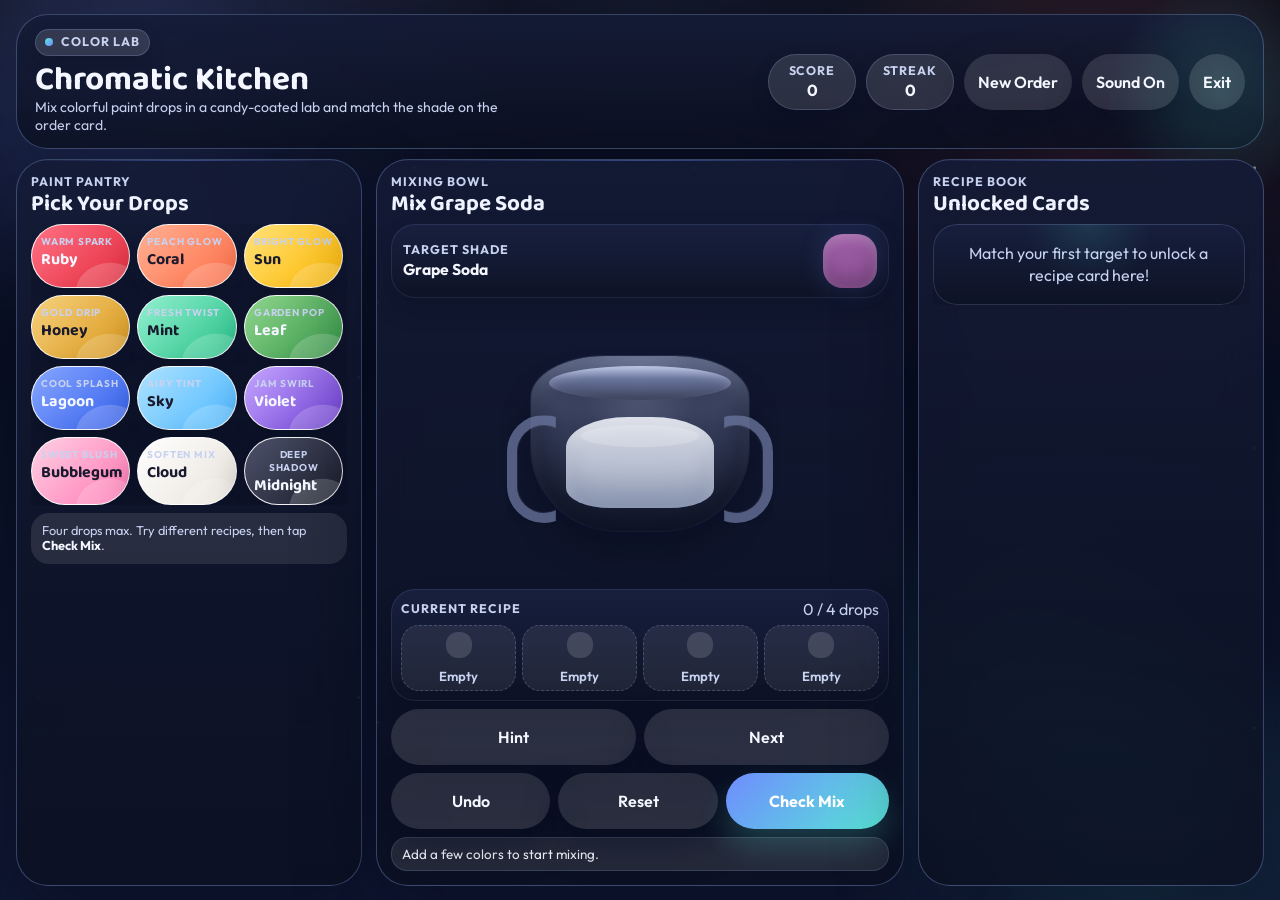
==== commit 6fd737b2: "Update hero copy to reflect game theme as "Color Lab"" ====
--- a/chromatic-kitchen/index.html
+++ b/chromatic-kitchen/index.html
@@ -23,7 +23,7 @@
       <div id="successBurst" class="success-burst" aria-hidden="true"></div>
       <section class="hero-card">
         <div class="hero-copy">
-          <p class="eyebrow">Static Web Game</p>
+          <p class="eyebrow">Color Lab</p>
           <h1>Chromatic Kitchen</h1>
           <p class="hero-text">
             Mix colorful paint drops in a candy-coated lab and match the shade on the order card.
--- a/chromatic-kitchen/styles.css
+++ b/chromatic-kitchen/styles.css
@@ -108,10 +108,11 @@
 
 .sparkle {
   position: absolute;
-  width: 16px;
-  height: 16px;
+  width: var(--sparkle-size, 16px);
+  height: var(--sparkle-size, 16px);
   opacity: 0;
   transform: translate3d(0, 0, 0) scale(0.4) rotate(0deg);
+  filter: saturate(1.2);
 }
 
 .sparkle::before,
@@ -121,7 +122,7 @@
   inset: 0;
   border-radius: 999px;
   background: linear-gradient(135deg, #ffffff 0%, #9ee7ff 38%, #ffe680 100%);
-  box-shadow: 0 0 18px rgba(255, 255, 255, 0.45);
+  box-shadow: 0 0 26px rgba(255, 255, 255, 0.58);
 }
 
 .sparkle::before {
@@ -133,7 +134,7 @@
 }
 
 .success-burst.is-active .sparkle {
-  animation: sparkle-burst 860ms cubic-bezier(0.19, 0.82, 0.28, 1) forwards;
+  animation: sparkle-burst 1480ms cubic-bezier(0.19, 0.82, 0.28, 1) forwards;
   animation-delay: var(--sparkle-delay, 0ms);
 }
 
@@ -876,17 +877,21 @@
 @keyframes sparkle-burst {
   0% {
     opacity: 0;
-    transform: translate3d(0, 10px, 0) scale(0.2) rotate(0deg);
-  }
-
-  20% {
+    transform: translate3d(0, 14px, 0) scale(0.14) rotate(0deg);
+  }
+
+  18% {
     opacity: 1;
-    transform: translate3d(0, -6px, 0) scale(1) rotate(18deg);
+    transform: translate3d(0, -10px, 0) scale(1.18) rotate(18deg);
+  }
+
+  55% {
+    opacity: 0.94;
   }
 
   100% {
     opacity: 0;
-    transform: translate3d(var(--sparkle-drift-x), var(--sparkle-drift-y), 0) scale(0.65) rotate(var(--sparkle-rotate));
+    transform: translate3d(var(--sparkle-drift-x), var(--sparkle-drift-y), 0) scale(0.72) rotate(var(--sparkle-rotate));
   }
 }
 
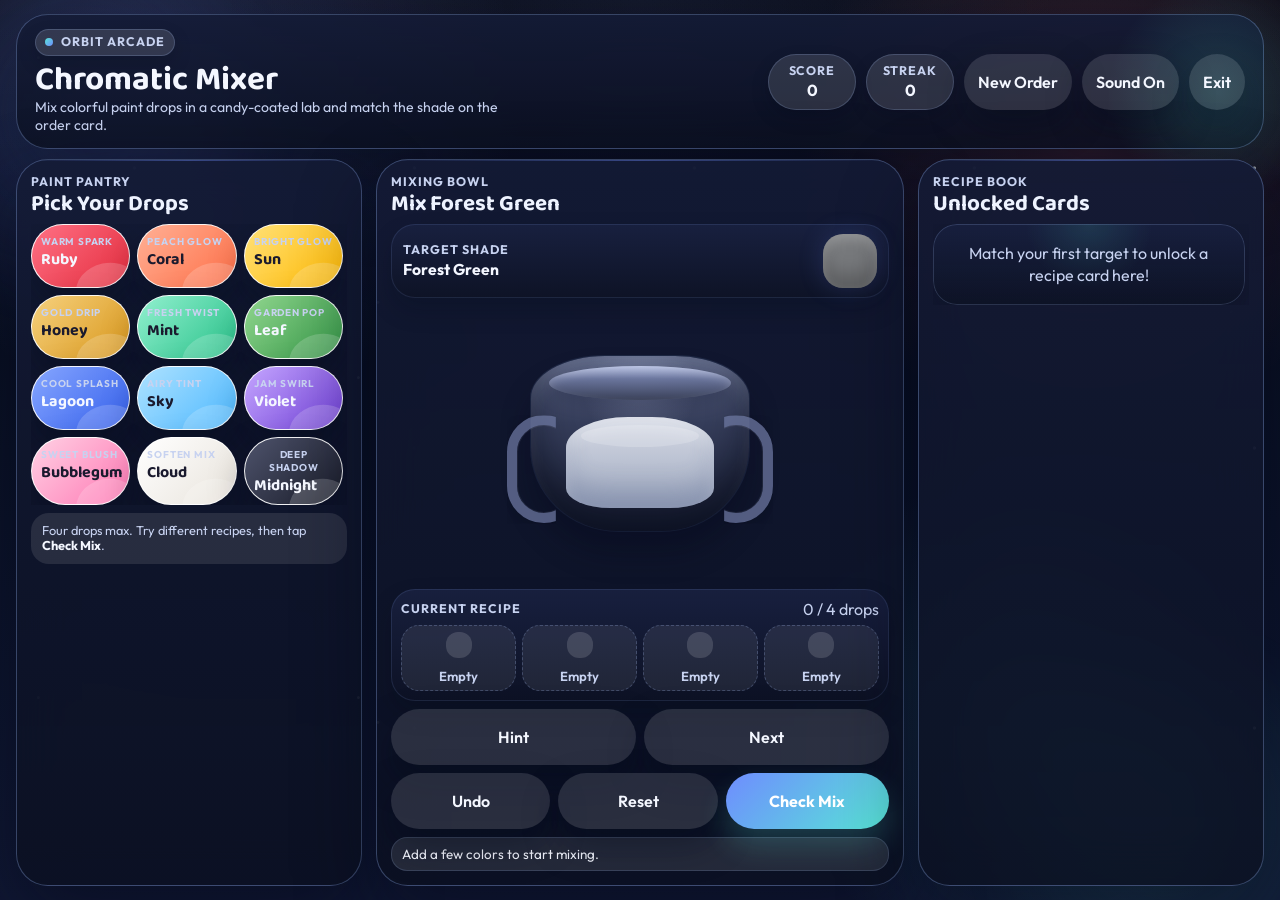
==== commit 9832d72a: "Rename "Chromatic Kitchen" to "Chromatic Mixer" and update related text; implement save board functi" ====
--- a/chromatic-kitchen/index.html
+++ b/chromatic-kitchen/index.html
@@ -3,7 +3,7 @@
   <head>
     <meta charset="UTF-8" />
     <meta name="viewport" content="width=device-width, initial-scale=1.0" />
-    <title>Chromatic Kitchen</title>
+    <title>Chromatic Mixer</title>
     <meta
       name="description"
       content="A playful color mixing game where kids blend paint drops to match vibrant target shades."
@@ -23,8 +23,8 @@
       <div id="successBurst" class="success-burst" aria-hidden="true"></div>
       <section class="hero-card">
         <div class="hero-copy">
-          <p class="eyebrow">Color Lab</p>
-          <h1>Chromatic Kitchen</h1>
+          <p class="eyebrow">Orbit Arcade</p>
+          <h1>Chromatic Mixer</h1>
           <p class="hero-text">
             Mix colorful paint drops in a candy-coated lab and match the shade on the order card.
           </p>
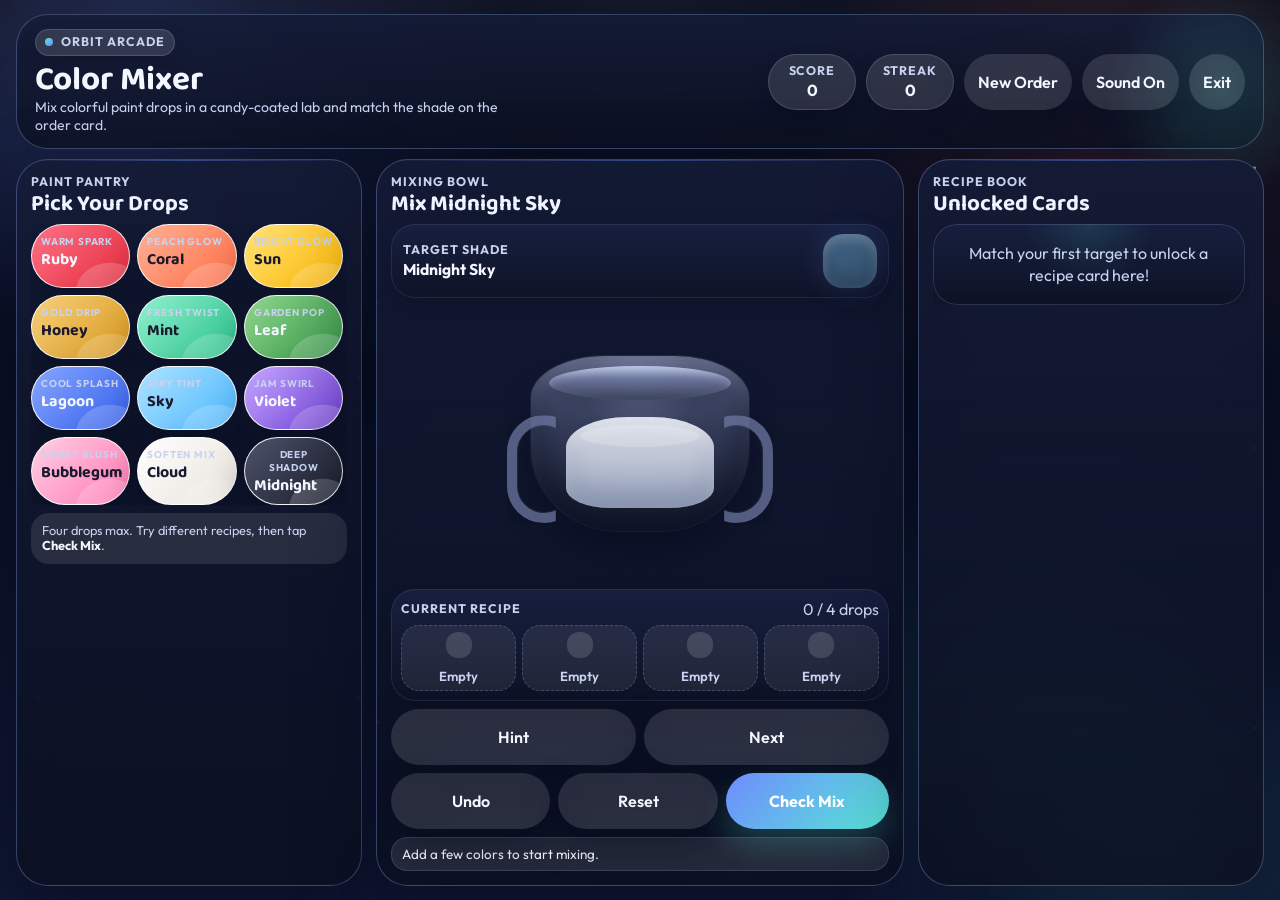
==== commit 3b0623be: "Rename "Chromatic Mixer" to "Color Mixer" in index.html and update related descriptions" ====
--- a/chromatic-kitchen/index.html
+++ b/chromatic-kitchen/index.html
@@ -3,7 +3,7 @@
   <head>
     <meta charset="UTF-8" />
     <meta name="viewport" content="width=device-width, initial-scale=1.0" />
-    <title>Chromatic Mixer</title>
+    <title>Color Mixer</title>
     <meta
       name="description"
       content="A playful color mixing game where kids blend paint drops to match vibrant target shades."
@@ -24,7 +24,7 @@
       <section class="hero-card">
         <div class="hero-copy">
           <p class="eyebrow">Orbit Arcade</p>
-          <h1>Chromatic Mixer</h1>
+          <h1>Color Mixer</h1>
           <p class="hero-text">
             Mix colorful paint drops in a candy-coated lab and match the shade on the order card.
           </p>
